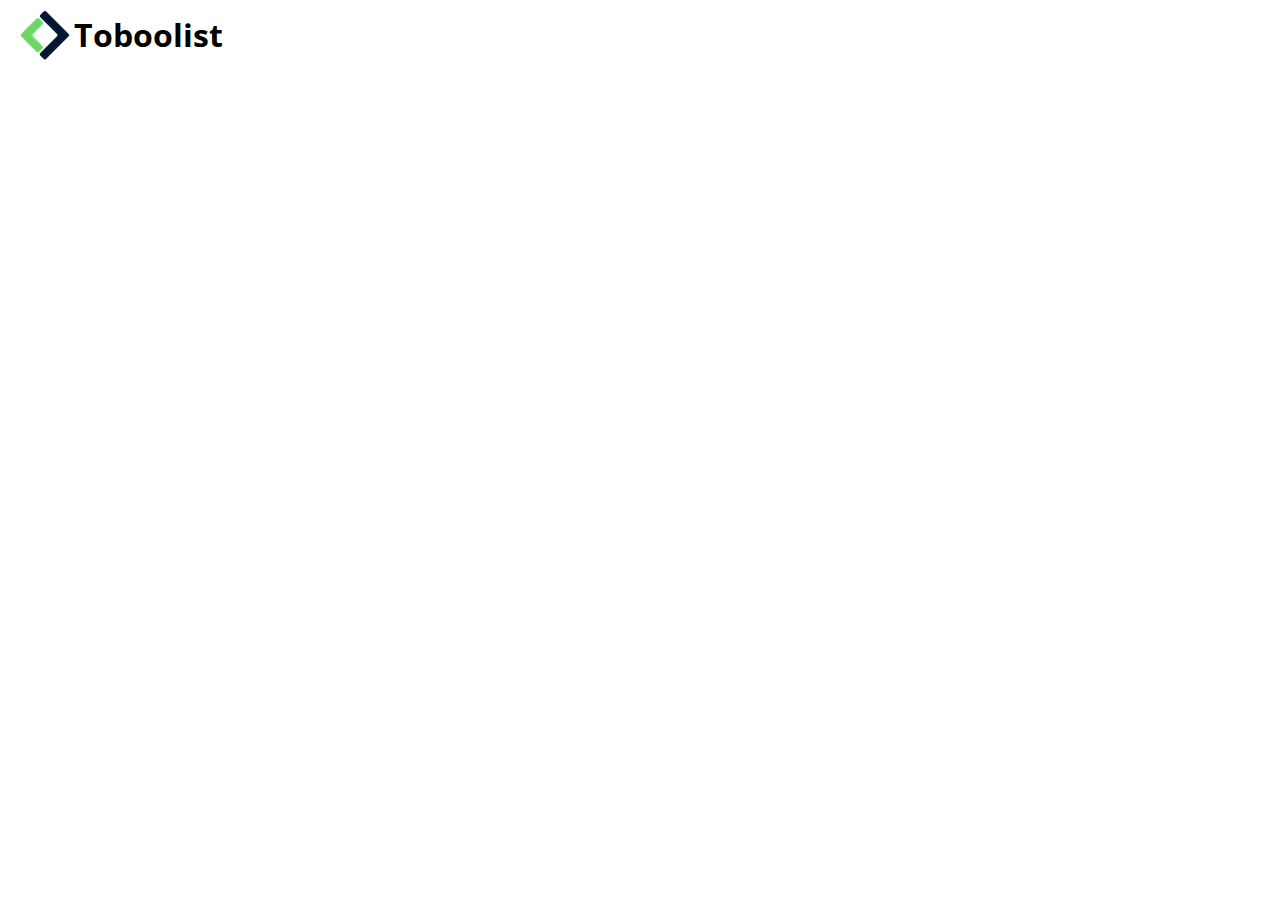
==== index.html @ 6426fd38 "Struttura ed header" ====
<!DOCTYPE html>
<html lang="en">
<head>
    <link rel="preconnect" href="https://fonts.googleapis.com">
<link rel="preconnect" href="https://fonts.gstatic.com" crossorigin>
<link href="https://fonts.googleapis.com/css2?family=Open+Sans:ital,wght@0,300;0,400;0,700;1,300;1,400;1,700&display=swap" rel="stylesheet">
    <link rel="stylesheet" href="css/styles.css">
    <title>Toboolist</title>
</head>
<body>
    <header>
        <div class="headcontainer">
            <img src="./img/Logo.png" alt="main logo">
            <h1 class="main-title">Toboolist</h1>
        </div>
    </header>

    <main>
        
    </main>
    <footer></footer>
    
</body>
</html>
---- css/styles.css ----
* {
    margin: 0;
    padding: 0;
    box-sizing: border-box;
    font-family: 'Open Sans', sans-serif;
}

main {
    background-color: rgb(209, 209, 209);
}

h3 {
    display: inline-block;
    border: 1px solid black;
    border-radius: 6px;
}

/* Classi */

.headcontainer {
    /* display: inline-block; */
    margin: 10px 20px;
}

.main-title {
    display: inline-block;
    line-height: 50px;
    vertical-align: top;
}
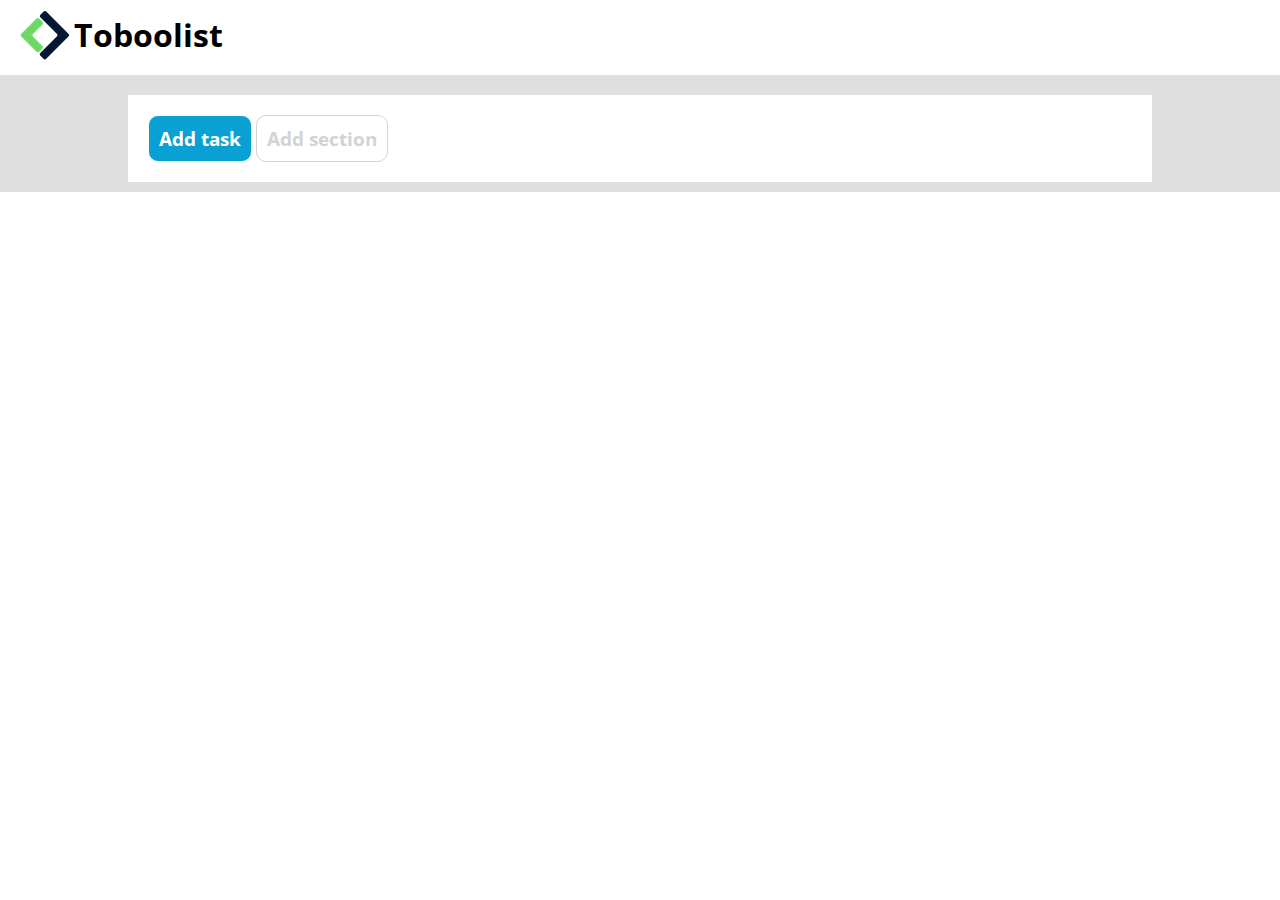
==== commit 3b774df5: "aggiunti bottoni" ====
--- a/index.html
+++ b/index.html
@@ -16,6 +16,18 @@
     </header>
 
     <main>
+        <div class="bg-container">
+            <div class="container">
+                <div class="button">
+                    <h3 class="blue-button">
+                        Add task
+                    </h3>
+                    <h3 class="grey-button">
+                        Add section
+                    </h3>
+                </div>
+            </div>
+        </div>
         
     </main>
     <footer></footer>
--- a/css/styles.css
+++ b/css/styles.css
@@ -5,14 +5,11 @@
     font-family: 'Open Sans', sans-serif;
 }
 
-main {
-    background-color: rgb(209, 209, 209);
-}
-
 h3 {
     display: inline-block;
-    border: 1px solid black;
-    border-radius: 6px;
+    border: 1px solid;
+    padding: 10px;
+    border-radius: 10px;
 }
 
 /* Classi */
@@ -27,3 +24,28 @@
     line-height: 50px;
     vertical-align: top;
 }
+
+
+
+.bg-container {
+    background-color: rgb(223, 223, 223);
+    padding-top: 20px;
+    padding-bottom: 10px;
+}
+
+.container {
+    background-color: white;
+    width: 80%;
+    margin: auto;
+    padding: 20px;
+}
+
+.blue-button {
+    background-color: rgb(9, 160, 211);
+    color: white;
+}
+
+.grey-button {
+    background-color: white;
+    color: lightgrey;
+}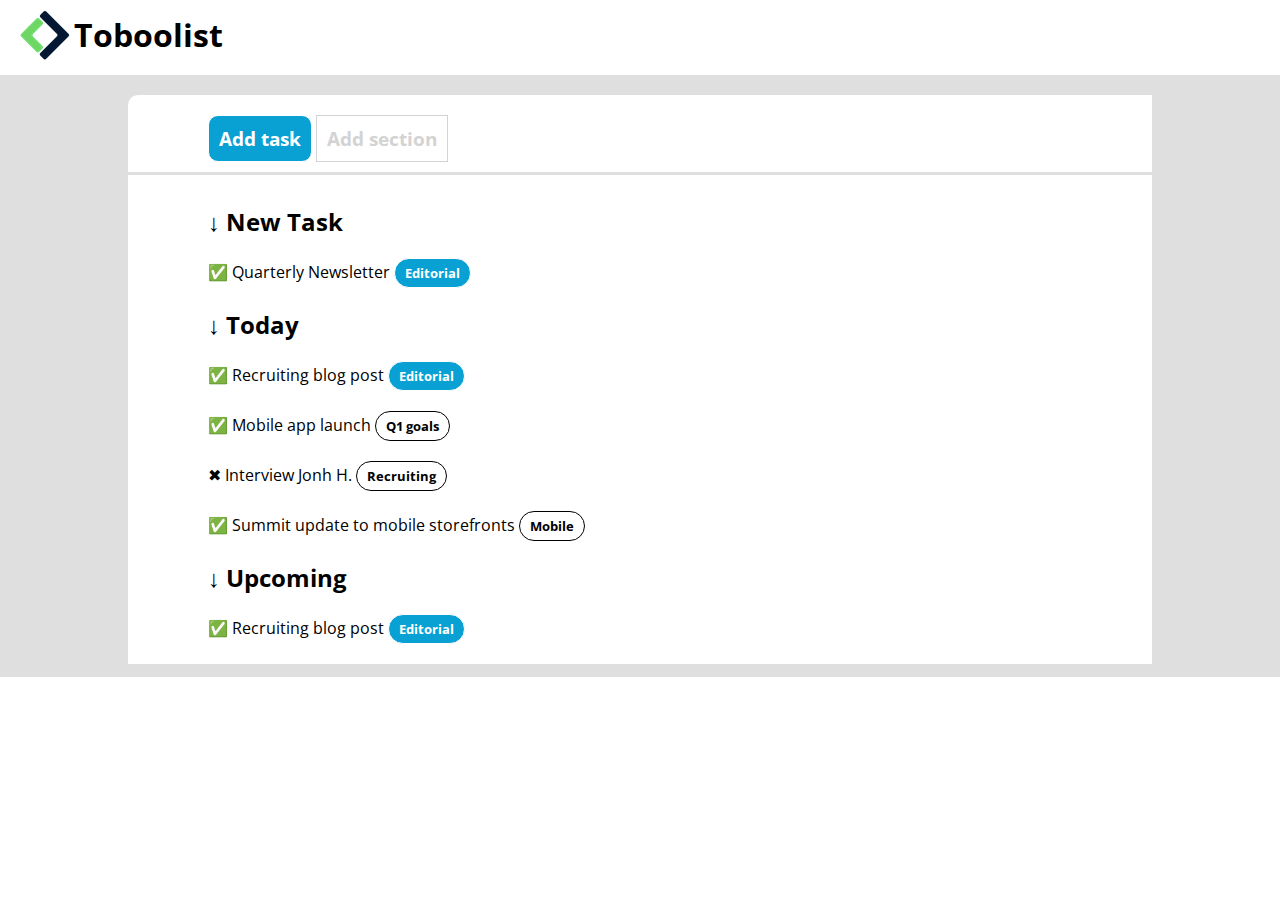
==== commit 27614d32: "definita struttura lista nel main" ====
--- a/index.html
+++ b/index.html
@@ -17,14 +17,70 @@
 
     <main>
         <div class="bg-container">
-            <div class="container">
-                <div class="button">
-                    <h3 class="blue-button">
+            <!-- sezione alta con bottoni -->
+            <div class="container top-corner-radius">
+                <div class="section-button">
+                    <h3 class="button big-bt blue-button">
                         Add task
                     </h3>
-                    <h3 class="grey-button">
+                    <h3 class="button grey-button">
                         Add section
                     </h3>
+                </div>
+
+            </div>
+            <!-- sezione principale con contenuto lista -->
+            <div class="container">
+                <!-- Prima parte della lista -->
+                <div class="section">
+                    <h2>↓ New Task</h2>
+                    <div>
+                        ✅ Quarterly Newsletter
+                        <h5 class="button small-bt blue-button">
+                            Editorial
+                        </h5>
+                    </div>
+                </div>
+                <!-- seconda parte della lista -->
+                <div class="section">
+                    <h2>↓ Today</h2>
+                    <div>
+                        ✅ Recruiting blog post
+                        <h5 class="button small-bt blue-button">
+                            Editorial
+                        </h5>
+                    </div>
+
+                    <div>
+                        ✅ Mobile app launch
+                        <h5 class="button small-bt">
+                            Q1 goals
+                        </h5>
+                    </div>
+                    
+                    <div>
+                        ✖ Interview Jonh H.
+                        <h5 class="button small-bt">
+                            Recruiting
+                        </h5>
+                    </div>
+
+                    <div>
+                        ✅ Summit update to mobile storefronts
+                        <h5 class="button small-bt">
+                            Mobile
+                        </h5>
+                    </div>
+                
+                <!-- terza parte della lista -->
+                <div class="section">
+                    <h2>↓ Upcoming</h2>
+                    <div>
+                        ✅ Recruiting blog post
+                        <h5 class="button small-bt blue-button">
+                            Editorial
+                        </h5>
+                    </div>
                 </div>
             </div>
         </div>
--- a/css/styles.css
+++ b/css/styles.css
@@ -5,17 +5,17 @@
     font-family: 'Open Sans', sans-serif;
 }
 
-h3 {
-    display: inline-block;
-    border: 1px solid;
-    padding: 10px;
-    border-radius: 10px;
+h2 {
+    margin: 10px 0;
+}
+
+h5 {
+    margin: 10px 0;
 }
 
 /* Classi */
 
 .headcontainer {
-    /* display: inline-block; */
     margin: 10px 20px;
 }
 
@@ -24,8 +24,6 @@
     line-height: 50px;
     vertical-align: top;
 }
-
-
 
 .bg-container {
     background-color: rgb(223, 223, 223);
@@ -36,8 +34,29 @@
 .container {
     background-color: white;
     width: 80%;
-    margin: auto;
-    padding: 20px;
+    margin: 0 auto 3px;
+    padding: 20px 80px 10px;
+}
+
+.top-corner-radius {
+    border-top-left-radius: 10px;
+    border-top-left-radius: 10px;
+}
+
+.button {
+    display: inline-block;
+    border: 1px solid;
+    padding: 10px;
+}
+
+.big-bt {
+    border-radius: 10px;
+    padding: 10px;
+}
+
+.small-bt {
+    border-radius: 50px;
+    padding: 5px 10px;
 }
 
 .blue-button {
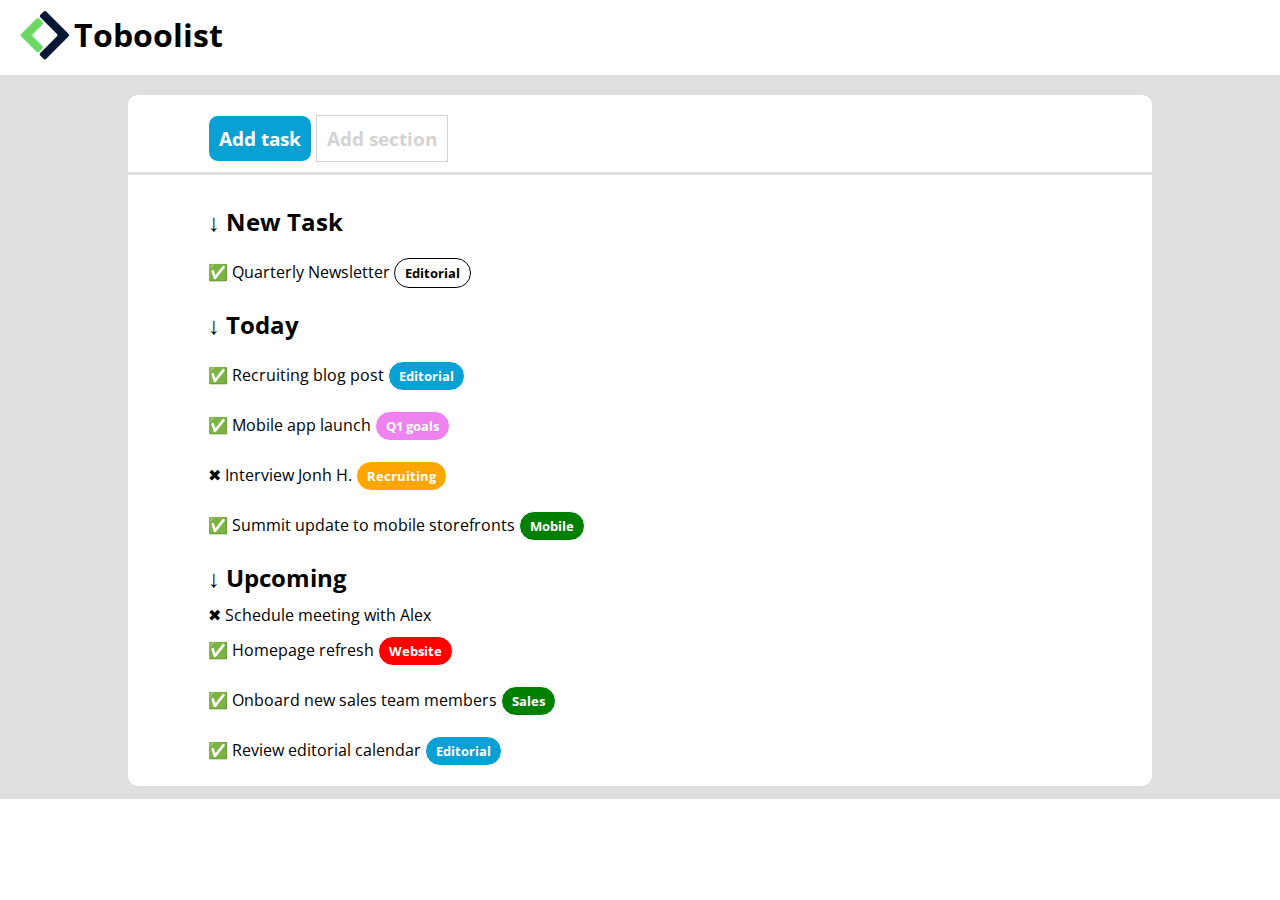
==== commit d50db64c: "Completata la pagina" ====
--- a/index.html
+++ b/index.html
@@ -20,17 +20,17 @@
             <!-- sezione alta con bottoni -->
             <div class="container top-corner-radius">
                 <div class="section-button">
-                    <h3 class="button big-bt blue-button">
+                    <h3 class="button big-bt blue-bt">
                         Add task
                     </h3>
-                    <h3 class="button grey-button">
+                    <h3 class="button grey-bt">
                         Add section
                     </h3>
                 </div>
 
             </div>
             <!-- sezione principale con contenuto lista -->
-            <div class="container">
+            <div class="container botton-corner-radius">
                 <!-- Prima parte della lista -->
                 <div class="section">
                     <h2>↓ New Task</h2>
@@ -46,28 +46,28 @@
                     <h2>↓ Today</h2>
                     <div>
                         ✅ Recruiting blog post
-                        <h5 class="button small-bt blue-button">
+                        <h5 class="button small-bt blue-bt">
                             Editorial
                         </h5>
                     </div>
 
                     <div>
                         ✅ Mobile app launch
-                        <h5 class="button small-bt">
+                        <h5 class="button small-bt violet-bt">
                             Q1 goals
                         </h5>
                     </div>
                     
                     <div>
                         ✖ Interview Jonh H.
-                        <h5 class="button small-bt">
+                        <h5 class="button small-bt orange-bt">
                             Recruiting
                         </h5>
                     </div>
 
                     <div>
                         ✅ Summit update to mobile storefronts
-                        <h5 class="button small-bt">
+                        <h5 class="button small-bt green-bt">
                             Mobile
                         </h5>
                     </div>
@@ -76,8 +76,26 @@
                 <div class="section">
                     <h2>↓ Upcoming</h2>
                     <div>
-                        ✅ Recruiting blog post
-                        <h5 class="button small-bt blue-button">
+                        ✖ Schedule meeting with Alex
+                    </div>
+
+                    <div>
+                        ✅ Homepage refresh
+                        <h5 class="button small-bt red-bt">
+                            Website
+                        </h5>
+                    </div>
+
+                    <div>
+                        ✅ Onboard new sales team members
+                        <h5 class="button small-bt green-bt">
+                            Sales
+                        </h5>
+                    </div>
+
+                    <div>
+                        ✅ Review editorial calendar
+                        <h5 class="button small-bt blue-bt">
                             Editorial
                         </h5>
                     </div>
--- a/css/styles.css
+++ b/css/styles.css
@@ -40,7 +40,12 @@
 
 .top-corner-radius {
     border-top-left-radius: 10px;
-    border-top-left-radius: 10px;
+    border-top-right-radius: 10px;
+}
+
+.botton-corner-radius {
+    border-bottom-left-radius: 10px;
+    border-bottom-right-radius: 10px;
 }
 
 .button {
@@ -59,12 +64,32 @@
     padding: 5px 10px;
 }
 
-.blue-button {
+.blue-bt {
     background-color: rgb(9, 160, 211);
     color: white;
 }
 
-.grey-button {
+.grey-bt {
     background-color: white;
     color: lightgrey;
+}
+
+.violet-bt {
+    background-color: violet;
+    color: white;
+}
+
+.green-bt {
+    background-color: green;
+    color: white;
+}
+
+.orange-bt {
+    background-color: orange;
+    color: white;
+}
+
+.red-bt {
+    background-color: red;
+    color: white;
 }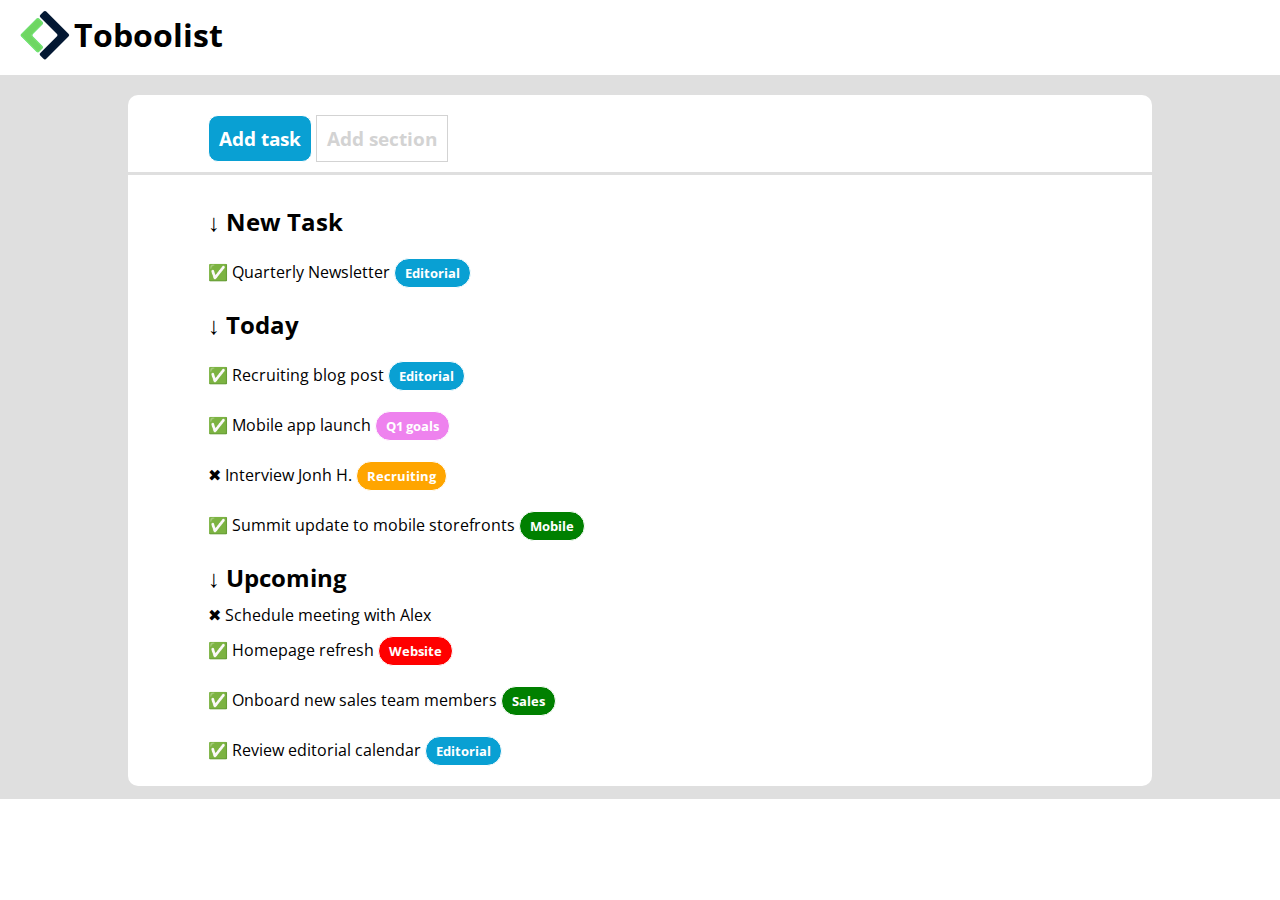
==== commit 05b5503a: "fix color botton" ====
--- a/index.html
+++ b/index.html
@@ -36,7 +36,7 @@
                     <h2>↓ New Task</h2>
                     <div>
                         ✅ Quarterly Newsletter
-                        <h5 class="button small-bt blue-button">
+                        <h5 class="button small-bt blue-bt">
                             Editorial
                         </h5>
                     </div>
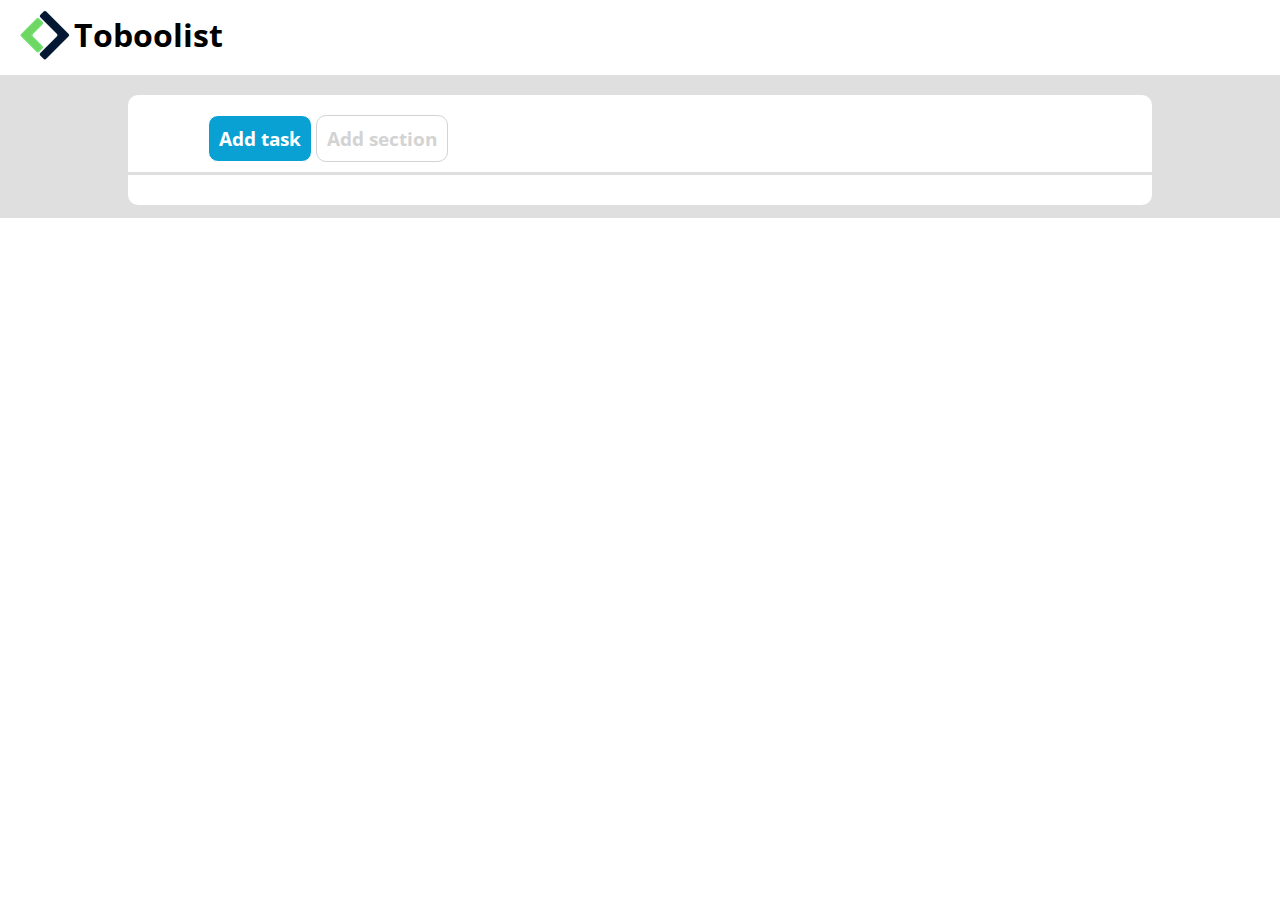
==== commit a02e83d2: "Ricreata la pagina per utilizzare la lista" ====
--- a/index.html
+++ b/index.html
@@ -2,8 +2,8 @@
 <html lang="en">
 <head>
     <link rel="preconnect" href="https://fonts.googleapis.com">
-<link rel="preconnect" href="https://fonts.gstatic.com" crossorigin>
-<link href="https://fonts.googleapis.com/css2?family=Open+Sans:ital,wght@0,300;0,400;0,700;1,300;1,400;1,700&display=swap" rel="stylesheet">
+    <link rel="preconnect" href="https://fonts.gstatic.com" crossorigin>
+    <link href="https://fonts.googleapis.com/css2?family=Open+Sans:ital,wght@0,300;0,400;0,700;1,300;1,400;1,700&display=swap" rel="stylesheet">
     <link rel="stylesheet" href="css/styles.css">
     <title>Toboolist</title>
 </head>
@@ -14,7 +14,6 @@
             <h1 class="main-title">Toboolist</h1>
         </div>
     </header>
-
     <main>
         <div class="bg-container">
             <!-- sezione alta con bottoni -->
@@ -23,88 +22,17 @@
                     <h3 class="button big-bt blue-bt">
                         Add task
                     </h3>
-                    <h3 class="button grey-bt">
+                    <h3 class="button big-bt grey-bt">
                         Add section
                     </h3>
                 </div>
+            </div>
 
-            </div>
-            <!-- sezione principale con contenuto lista -->
+            <!-- inizio lista -->
             <div class="container botton-corner-radius">
-                <!-- Prima parte della lista -->
-                <div class="section">
-                    <h2>↓ New Task</h2>
-                    <div>
-                        ✅ Quarterly Newsletter
-                        <h5 class="button small-bt blue-bt">
-                            Editorial
-                        </h5>
-                    </div>
-                </div>
-                <!-- seconda parte della lista -->
-                <div class="section">
-                    <h2>↓ Today</h2>
-                    <div>
-                        ✅ Recruiting blog post
-                        <h5 class="button small-bt blue-bt">
-                            Editorial
-                        </h5>
-                    </div>
-
-                    <div>
-                        ✅ Mobile app launch
-                        <h5 class="button small-bt violet-bt">
-                            Q1 goals
-                        </h5>
-                    </div>
-                    
-                    <div>
-                        ✖ Interview Jonh H.
-                        <h5 class="button small-bt orange-bt">
-                            Recruiting
-                        </h5>
-                    </div>
-
-                    <div>
-                        ✅ Summit update to mobile storefronts
-                        <h5 class="button small-bt green-bt">
-                            Mobile
-                        </h5>
-                    </div>
                 
-                <!-- terza parte della lista -->
-                <div class="section">
-                    <h2>↓ Upcoming</h2>
-                    <div>
-                        ✖ Schedule meeting with Alex
-                    </div>
-
-                    <div>
-                        ✅ Homepage refresh
-                        <h5 class="button small-bt red-bt">
-                            Website
-                        </h5>
-                    </div>
-
-                    <div>
-                        ✅ Onboard new sales team members
-                        <h5 class="button small-bt green-bt">
-                            Sales
-                        </h5>
-                    </div>
-
-                    <div>
-                        ✅ Review editorial calendar
-                        <h5 class="button small-bt blue-bt">
-                            Editorial
-                        </h5>
-                    </div>
-                </div>
             </div>
         </div>
-        
     </main>
-    <footer></footer>
-    
 </body>
 </html>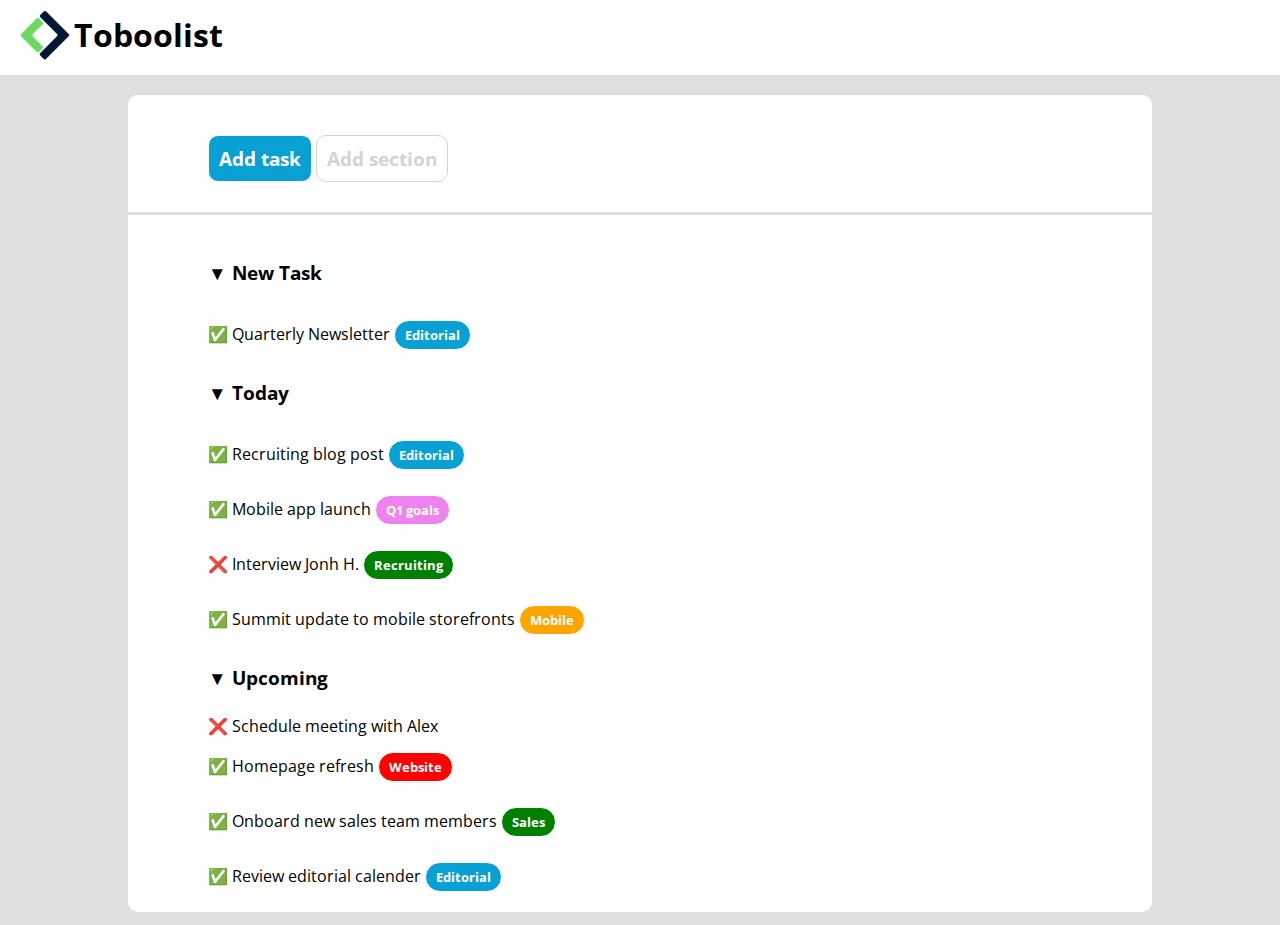
==== commit 844aef22: "finita pagina" ====
--- a/index.html
+++ b/index.html
@@ -29,8 +29,46 @@
             </div>
 
             <!-- inizio lista -->
-            <div class="container botton-corner-radius">
-                
+            <div class="container bottom-corner-radius">
+                <ul>
+                    <li>
+                        <h3 class="section-list">▼ New Task</h3>
+                        <ul>
+                            <li>✅ Quarterly Newsletter <h5 class="button small-bt blue-bt">Editorial</h5></li>
+                        </ul>
+                    </li>
+                    <li>
+                        <h3 class="section-list">▼ Today</h3>
+                        <ul>
+                            <li>✅ Recruiting blog post <h5 class="button small-bt blue-bt">Editorial</h5></li>
+                        </ul>
+                        <ul>
+                            <li>✅ Mobile app launch <h5 class="button small-bt violet-bt">Q1 goals</h5></li>
+                        </ul>
+                        <ul>
+                            <li>❌ Interview Jonh H. <h5 class="button small-bt green-bt">Recruiting</h5></li>
+                        </ul>
+                        <ul>
+                            <li>✅ Summit update to mobile storefronts <h5 class="button small-bt orange-bt">Mobile</h5></li>
+                        </ul>
+                    </li>
+                    <li>
+                        <h3>▼ Upcoming</h3>
+                        <ul>
+                            <li>❌ Schedule meeting with Alex</li>
+                        </ul>
+                        <ul>
+                            <li>✅ Homepage refresh <h5 class="button small-bt red-bt">Website</h5></li>
+                        </ul>
+                        <ul>
+                           <li>✅ Onboard new sales team members <h5 class="button small-bt green-bt">Sales</h5></li>
+                        </ul>
+                        <ul>
+                            <li>✅ Review editorial calender <h5 class="button small-bt blue-bt">Editorial</h5></li>
+                        </ul>
+                    </li>
+                </ul>
+
             </div>
         </div>
     </main>
--- a/css/styles.css
+++ b/css/styles.css
@@ -5,12 +5,17 @@
     font-family: 'Open Sans', sans-serif;
 }
 
-h2 {
+h5 {
     margin: 10px 0;
 }
 
-h5 {
-    margin: 10px 0;
+ul {
+    list-style: none;
+    padding-top: 5px;
+}
+
+h3 {
+    margin: 20px 0;
 }
 
 /* Classi */
@@ -38,12 +43,16 @@
     padding: 20px 80px 10px;
 }
 
+.section-list {
+    font-weight: bold;
+}
+
 .top-corner-radius {
     border-top-left-radius: 10px;
     border-top-right-radius: 10px;
 }
 
-.botton-corner-radius {
+.bottom-corner-radius {
     border-bottom-left-radius: 10px;
     border-bottom-right-radius: 10px;
 }
@@ -51,7 +60,6 @@
 .button {
     display: inline-block;
     border: 1px solid;
-    padding: 10px;
 }
 
 .big-bt {
@@ -92,4 +100,4 @@
 .red-bt {
     background-color: red;
     color: white;
-}+}
